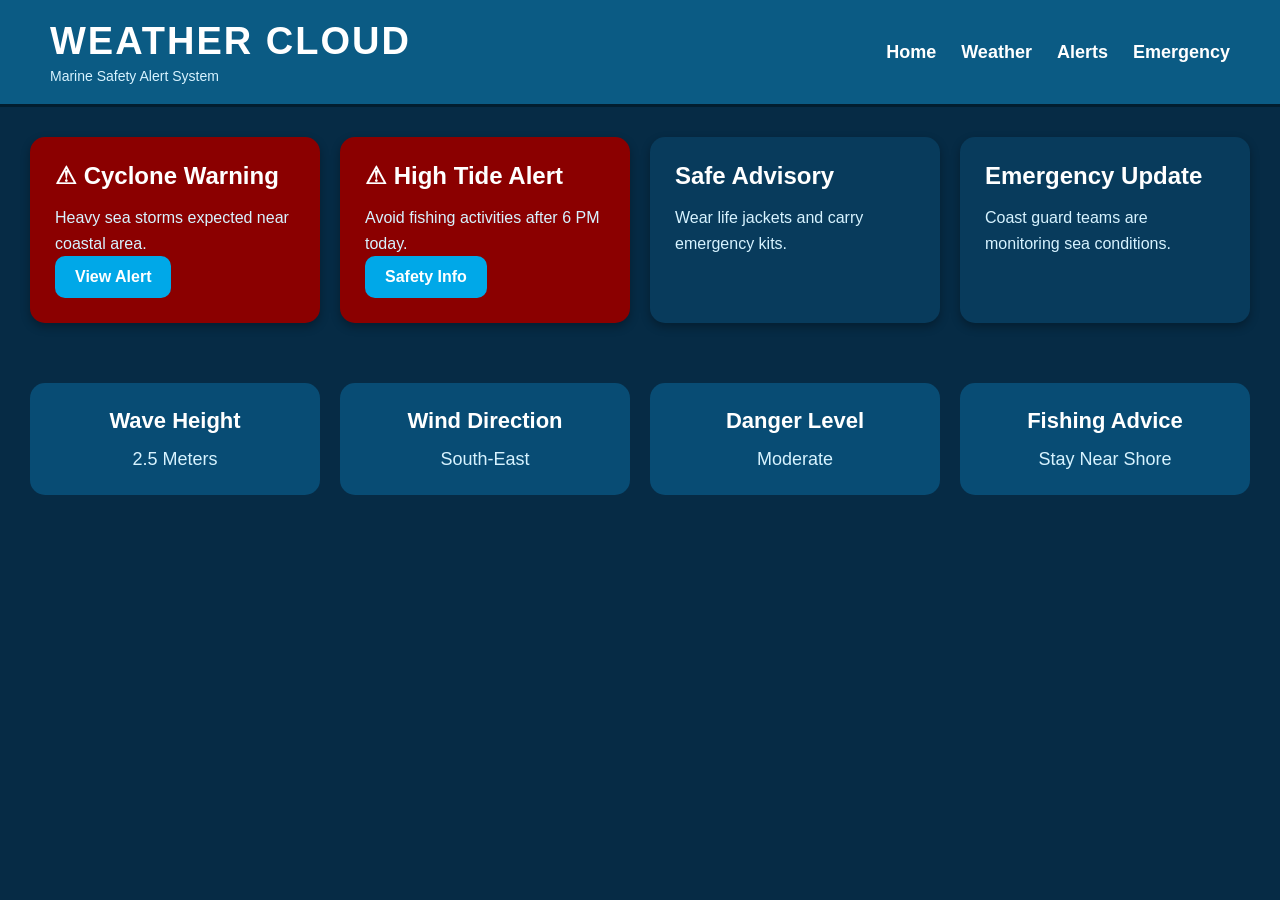
==== alerts.html @ 72504b64 "Add files via upload" ====
<!DOCTYPE html>
<html lang="en">

<head>

    <meta charset="UTF-8">

    <meta name="viewport"
    content="width=device-width, initial-scale=1.0">

    <title>Safety Alerts</title>

    <link rel="stylesheet"
    href="style.css">

</head>

<body>

    <header>

        <div>
            <h1>WEATHER CLOUD</h1>
            <p>Marine Safety Alert System</p>
        </div>

        <nav>
            <a href="index.html">Home</a>
            <a href="weather.html">Weather</a>
            <a href="alerts.html">Alerts</a>
            <a href="emergency.html">Emergency</a>
        </nav>

    </header>

    <section class="dashboard">

        <div class="card alert">

            <h2>⚠ Cyclone Warning</h2>

            <p>
                Heavy sea storms expected near coastal area.
            </p>

            <button onclick="showAlert()">
                View Alert
            </button>

        </div>

        <div class="card alert">

            <h2>⚠ High Tide Alert</h2>

            <p>
                Avoid fishing activities after 6 PM today.
            </p>

            <button onclick="showAlert()">
                Safety Info
            </button>

        </div>

        <div class="card">

            <h2>Safe Advisory</h2>

            <p>
                Wear life jackets and carry emergency kits.
            </p>

        </div>

        <div class="card">

            <h2>Emergency Update</h2>

            <p>
                Coast guard teams are monitoring sea conditions.
            </p>

        </div>

    </section>

    <section class="forecast">

        <div class="forecast-card">

            <h3>Wave Height</h3>

            <p>2.5 Meters</p>

        </div>

        <div class="forecast-card">

            <h3>Wind Direction</h3>

            <p>South-East</p>

        </div>

        <div class="forecast-card">

            <h3>Danger Level</h3>

            <p>Moderate</p>

        </div>

        <div class="forecast-card">

            <h3>Fishing Advice</h3>

            <p>Stay Near Shore</p>

        </div>

    </section>


    <script src="script.js"></script>

</body>

</html>
---- style.css ----
*{
    margin:0;
    padding:0;
    box-sizing:border-box;
    font-family:Arial,sans-serif;
}

body{

    background:#062b45;

    color:white;

    min-height:100vh;
}

/* HEADER */

header{

    background:#0b5b84;

    padding:20px 50px;

    display:flex;

    justify-content:space-between;

    align-items:center;

    border-bottom:3px solid #021d2e;
}

header h1{

    font-size:38px;

    letter-spacing:2px;
}

header p{

    margin-top:5px;

    font-size:14px;

    color:#d7f3ff;
}

/* NAVIGATION */

nav{

    display:flex;

    gap:25px;
}

nav a{

    color:white;

    text-decoration:none;

    font-size:18px;

    font-weight:bold;

    transition:0.3s;
}

nav a:hover{

    color:#4dd0ff;
}

/* HERO SECTION */

.hero{

    padding:60px;

    display:flex;

    justify-content:space-between;

    align-items:center;

    gap:50px;

    min-height:85vh;
}

/* LEFT CONTENT */

.hero-content{

    flex:1;
}

.hero-content h2{

    font-size:58px;

    margin-bottom:25px;

    line-height:1.2;
}

.hero-content p{

    font-size:20px;

    line-height:1.8;

    color:#d7f3ff;

    margin-bottom:35px;
}

/* BUTTONS */

.hero-buttons{

    display:flex;

    gap:20px;
}

.hero-buttons button{

    padding:16px 35px;

    border:none;

    border-radius:10px;

    background:#00a8e8;

    color:white;

    font-size:18px;

    font-weight:bold;

    cursor:pointer;

    transition:0.3s;
}

.hero-buttons button:hover{

    background:#0077b6;

    transform:translateY(-4px);
}

/* ALERT BUTTON */

.alert-btn{

    background:#c1121f !important;
}

.alert-btn:hover{

    background:#9d0208 !important;
}

/* HERO IMAGE */

.hero-image{

    flex:1;

    display:flex;

    justify-content:center;
}

.hero-image img{

    width:100%;

    max-width:700px;

    height:500px;

    object-fit:cover;

    border-radius:20px;

    box-shadow:
    0 10px 30px rgba(0,0,0,0.5);
}

/* DASHBOARD */

.dashboard{

    padding:30px;

    display:grid;

    grid-template-columns:
    repeat(auto-fit,minmax(250px,1fr));

    gap:20px;
}

/* CARDS */

.card{

    background:#083b5c;

    padding:25px;

    border-radius:15px;

    box-shadow:
    0 4px 10px rgba(0,0,0,0.3);

    transition:0.3s;
}

.card:hover{

    transform:translateY(-5px);
}

.card h2{

    margin-bottom:15px;

    font-size:24px;
}

.card p{

    margin-top:10px;

    line-height:1.6;

    color:#d7f3ff;
}

/* VALUES */

.value{

    font-size:42px;

    color:#4dd0ff;

    font-weight:bold;

    margin-top:10px;
}

/* ALERT CARD */

.alert{

    background:#8b0000;
}

/* FORECAST */

.forecast{

    padding:30px;

    display:grid;

    grid-template-columns:
    repeat(auto-fit,minmax(200px,1fr));

    gap:20px;
}

.forecast-card{

    background:#084c74;

    padding:25px;

    border-radius:15px;

    text-align:center;

    transition:0.3s;
}

.forecast-card:hover{

    transform:scale(1.04);
}

.forecast-card h3{

    margin-bottom:15px;

    font-size:22px;
}

.forecast-card p{

    font-size:18px;

    color:#d7f3ff;
}

/* IMAGE SECTION */

.image-section{

    padding:40px;

    text-align:center;
}

.image-section img{

    width:90%;

    max-width:1100px;

    border-radius:20px;

    box-shadow:
    0 10px 25px rgba(0,0,0,0.5);
}

/* BUTTON */

button{

    padding:12px 20px;

    border:none;

    border-radius:10px;

    background:#00a8e8;

    color:white;

    font-size:16px;

    font-weight:bold;

    cursor:pointer;

    transition:0.3s;
}

button:hover{

    background:#0077b6;
}

/* RESPONSIVE */

@media(max-width:1000px){

    .hero{

        flex-direction:column;

        text-align:center;
    }

    .hero-content h2{

        font-size:45px;
    }

    .hero-buttons{

        justify-content:center;
    }

    .hero-image img{

        height:auto;
    }
}

@media(max-width:768px){

    header{

        flex-direction:column;

        text-align:center;

        gap:20px;
    }

    nav{

        flex-wrap:wrap;

        justify-content:center;
    }

    nav a{

        font-size:16px;
    }

    .hero{

        padding:30px;
    }

    .hero-content h2{

        font-size:36px;
    }

    .hero-content p{

        font-size:17px;
    }

    .hero-buttons{

        flex-direction:column;
    }

    .hero-buttons button{

        width:100%;
    }
}
/* HIDE GOOGLE TRANSLATOR */

#google_translate_element{

    display:none;
}

/* LANGUAGE POPUP */

.language-popup{

    position:fixed;

    top:0;
    left:0;

    width:100%;
    height:100vh;

    background:rgba(0,0,0,0.7);

    display:flex;

    justify-content:center;
    align-items:center;

    z-index:9999;
}

/* POPUP BOX */

.popup-box{

    background:#083b5c;

    padding:40px;

    border-radius:20px;

    text-align:center;

    width:90%;
    max-width:400px;

    box-shadow:
    0 10px 25px rgba(0,0,0,0.5);
}

.popup-box h2{

    margin-bottom:30px;

    font-size:34px;
}

/* BUTTONS */

.popup-buttons{

    display:flex;

    justify-content:center;

    gap:20px;
}

.popup-buttons button{

    padding:14px 28px;

    border:none;

    border-radius:10px;

    background:#00a8e8;

    color:white;

    font-size:18px;

    font-weight:bold;

    cursor:pointer;

    transition:0.3s;
}

.popup-buttons button:hover{

    background:#0077b6;

    transform:translateY(-3px);
}
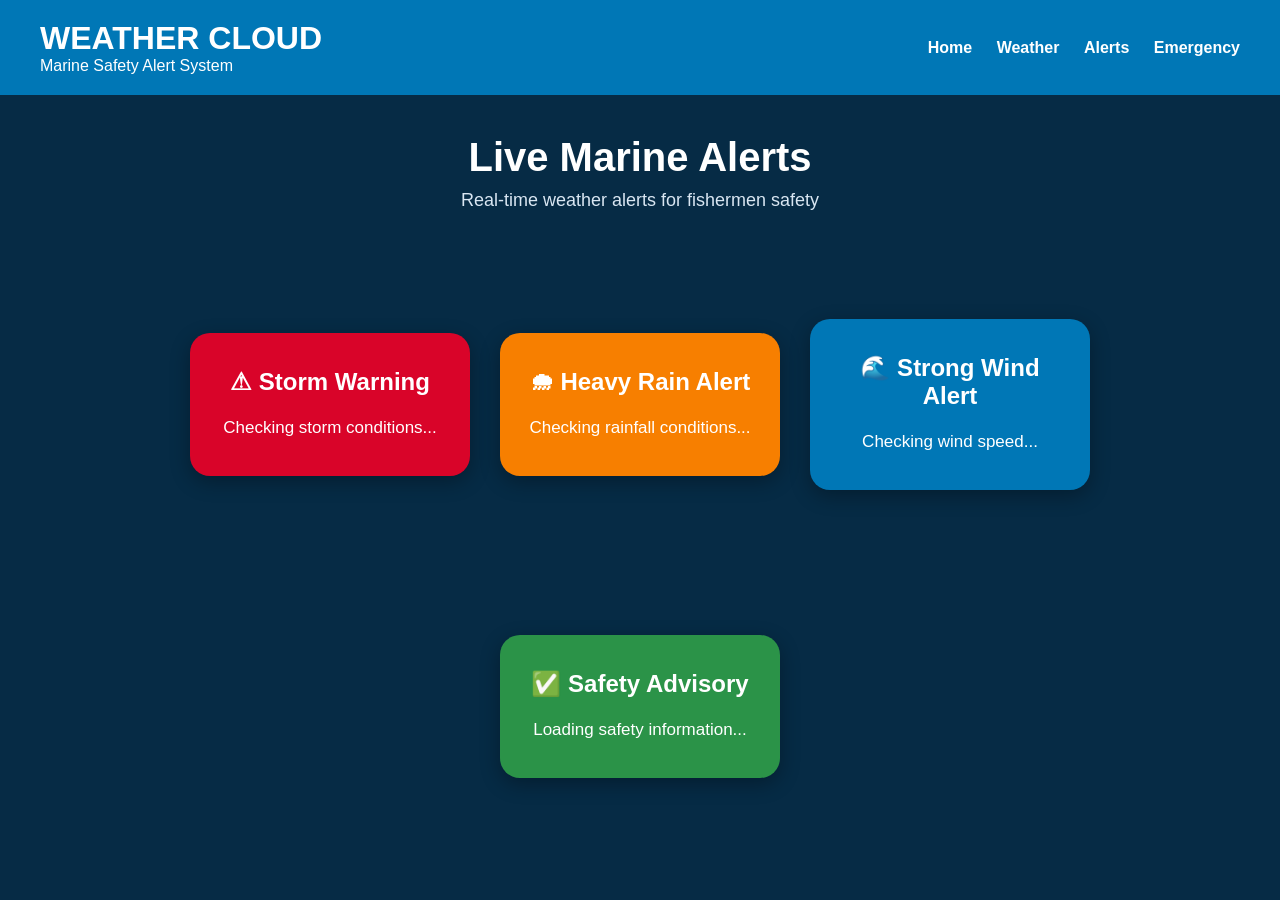
==== commit beea7ea3: "Update alerts.html" ====
--- a/alerts.html
+++ b/alerts.html
@@ -6,12 +6,127 @@
     <meta charset="UTF-8">
 
     <meta name="viewport"
-    content="width=device-width, initial-scale=1.0">
+        content="width=device-width, initial-scale=1.0">
 
     <title>Safety Alerts</title>
 
-    <link rel="stylesheet"
-    href="style.css">
+   <style>
+
+    *{
+        margin:0;
+        padding:0;
+        box-sizing:border-box;
+        font-family:Arial, sans-serif;
+    }
+
+    body{
+        background:#062b45;
+        color:white;
+        min-height:100vh;
+    }
+
+    header{
+        background:#0077b6;
+        color:white;
+        padding:20px 40px;
+        display:flex;
+        justify-content:space-between;
+        align-items:center;
+    }
+
+    nav a{
+        color:white;
+        text-decoration:none;
+        margin-left:20px;
+        font-weight:bold;
+    }
+
+    .main-title{
+        text-align:center;
+        margin-top:40px;
+    }
+
+    .main-title h2{
+        color:white;
+        font-size:40px;
+        margin-bottom:10px;
+    }
+
+    .main-title p{
+        color:#d9e6f2;
+        font-size:18px;
+    }
+
+    .dashboard{
+        min-height:75vh;
+        display:flex;
+        justify-content:center;
+        align-items:center;
+        gap:30px;
+        flex-wrap:wrap;
+        padding:50px;
+    }
+
+    .card{
+        width:280px;
+        padding:35px 25px;
+        border-radius:20px;
+        color:white;
+        text-align:center;
+        box-shadow:0 6px 20px rgba(0,0,0,0.3);
+        transition:0.3s;
+    }
+
+    .card:hover{
+        transform:translateY(-8px);
+    }
+
+    .card h2{
+        margin-bottom:18px;
+        font-size:24px;
+        color:white;
+    }
+
+    .card p{
+        font-size:17px;
+        line-height:1.6;
+        color:white;
+    }
+
+    .danger{
+        background:#d90429;
+    }
+
+    .warning{
+        background:#f77f00;
+    }
+
+    .moderate{
+        background:#0077b6;
+    }
+
+    .safe{
+        background:#2b9348;
+    }
+
+    @media(max-width:768px){
+
+        header{
+            flex-direction:column;
+            text-align:center;
+        }
+
+        nav{
+            margin-top:15px;
+        }
+
+        nav a{
+            margin:0 10px;
+        }
+
+    }
+
+</style>
 
 </head>
 
@@ -33,97 +148,157 @@
 
     </header>
 
+    <div class="main-title">
+
+        <h2>Live Marine Alerts</h2>
+
+        <p>
+            Real-time weather alerts for fishermen safety
+        </p>
+
+    </div>
+
     <section class="dashboard">
 
-        <div class="card alert">
-
-            <h2>⚠ Cyclone Warning</h2>
-
-            <p>
-                Heavy sea storms expected near coastal area.
+        <div class="card danger">
+
+            <h2>⚠ Storm Warning</h2>
+
+            <p id="stormAlert">
+                Checking storm conditions...
             </p>
 
-            <button onclick="showAlert()">
-                View Alert
-            </button>
-
-        </div>
-
-        <div class="card alert">
-
-            <h2>⚠ High Tide Alert</h2>
-
-            <p>
-                Avoid fishing activities after 6 PM today.
+        </div>
+
+        <div class="card warning">
+
+            <h2>🌧 Heavy Rain Alert</h2>
+
+            <p id="rainAlert">
+                Checking rainfall conditions...
             </p>
 
-            <button onclick="showAlert()">
-                Safety Info
-            </button>
-
-        </div>
-
-        <div class="card">
-
-            <h2>Safe Advisory</h2>
-
-            <p>
-                Wear life jackets and carry emergency kits.
+        </div>
+
+        <div class="card moderate">
+
+            <h2>🌊 Strong Wind Alert</h2>
+
+            <p id="windAlert">
+                Checking wind speed...
             </p>
 
         </div>
 
-        <div class="card">
-
-            <h2>Emergency Update</h2>
-
-            <p>
-                Coast guard teams are monitoring sea conditions.
+        <div class="card safe">
+
+            <h2>✅ Safety Advisory</h2>
+
+            <p id="safeAlert">
+                Loading safety information...
             </p>
 
         </div>
 
     </section>
 
-    <section class="forecast">
-
-        <div class="forecast-card">
-
-            <h3>Wave Height</h3>
-
-            <p>2.5 Meters</p>
-
-        </div>
-
-        <div class="forecast-card">
-
-            <h3>Wind Direction</h3>
-
-            <p>South-East</p>
-
-        </div>
-
-        <div class="forecast-card">
-
-            <h3>Danger Level</h3>
-
-            <p>Moderate</p>
-
-        </div>
-
-        <div class="forecast-card">
-
-            <h3>Fishing Advice</h3>
-
-            <p>Stay Near Shore</p>
-
-        </div>
-
-    </section>
-
-
-    <script src="script.js"></script>
+    <script>
+
+        const apiKey = "e2062d25286c4bc8ba2161804261905";
+
+        const city = "Kakinada";
+
+        async function getAlerts(){
+
+            const response = await fetch(
+                `https://api.weatherapi.com/v1/current.json?key=${apiKey}&q=${city}`
+            );
+
+            const data = await response.json();
+
+            const wind = data.current.wind_kph;
+
+            const rain = data.current.precip_mm;
+
+            const condition = data.current.condition.text;
+
+            // STORM ALERT
+
+            if(
+                wind > 45 ||
+                condition.includes("Storm") ||
+                condition.includes("Thunder")
+            ){
+
+                document.getElementById("stormAlert").innerHTML =
+                "Dangerous storm conditions detected. Avoid sea travel and fishing.";
+
+            }
+
+            else{
+
+                document.getElementById("stormAlert").innerHTML =
+                "No severe storm activity detected.";
+
+            }
+
+            // RAIN ALERT
+
+            if(rain > 5){
+
+                document.getElementById("rainAlert").innerHTML =
+                "Heavy rainfall expected in coastal areas.";
+
+            }
+
+            else{
+
+                document.getElementById("rainAlert").innerHTML =
+                "Rain conditions are currently normal.";
+
+            }
+
+            // WIND ALERT
+
+            if(wind > 30){
+
+                document.getElementById("windAlert").innerHTML =
+                "Strong winds detected. Fishermen should stay near shore.";
+
+            }
+
+            else{
+
+                document.getElementById("windAlert").innerHTML =
+                "Wind speed is safe for fishing activities.";
+
+            }
+
+            // SAFETY MESSAGE
+
+            if(
+                wind > 45 ||
+                rain > 5
+            ){
+
+                document.getElementById("safeAlert").innerHTML =
+                "Carry emergency kits and avoid deep sea fishing today.";
+
+            }
+
+            else{
+
+                document.getElementById("safeAlert").innerHTML =
+                "Weather conditions are mostly safe for fishing.";
+
+            }
+
+        }
+
+        getAlerts();
+
+    </script>
 
 </body>
 
-</html>+</html>
